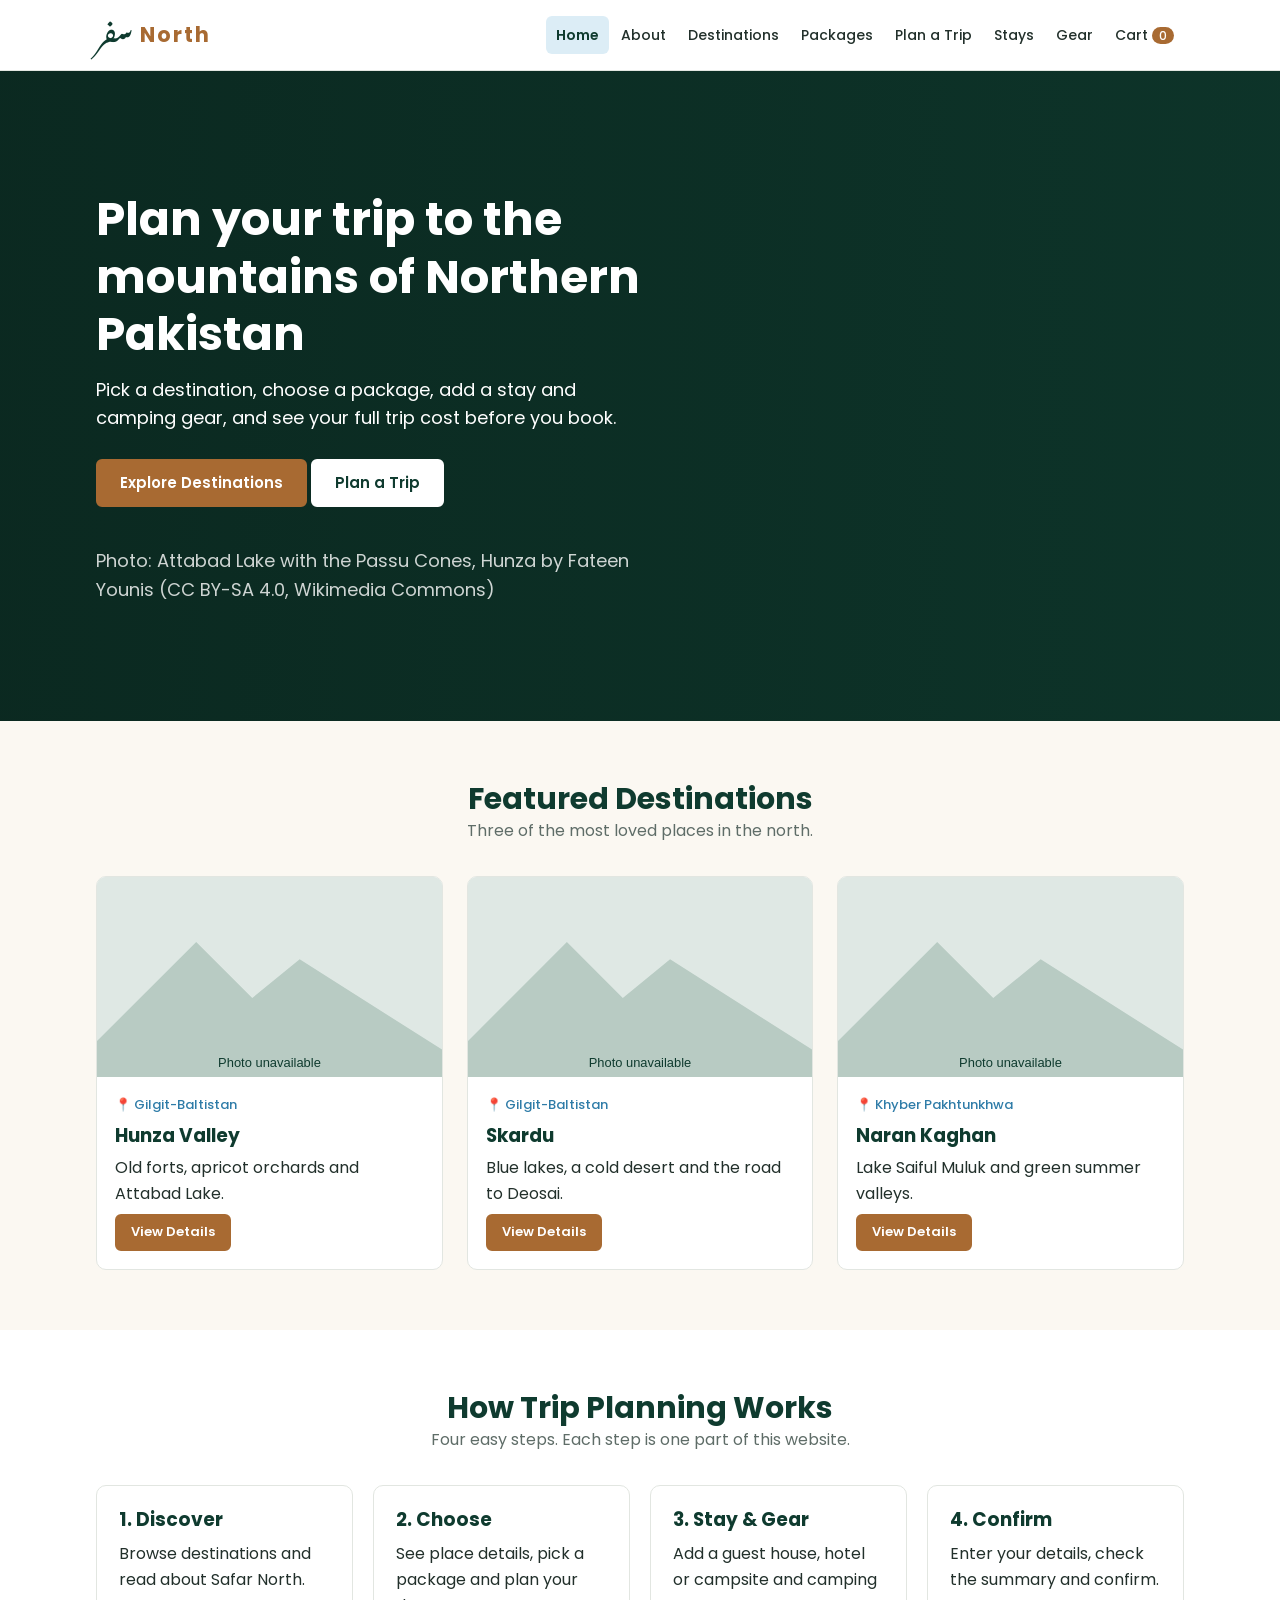
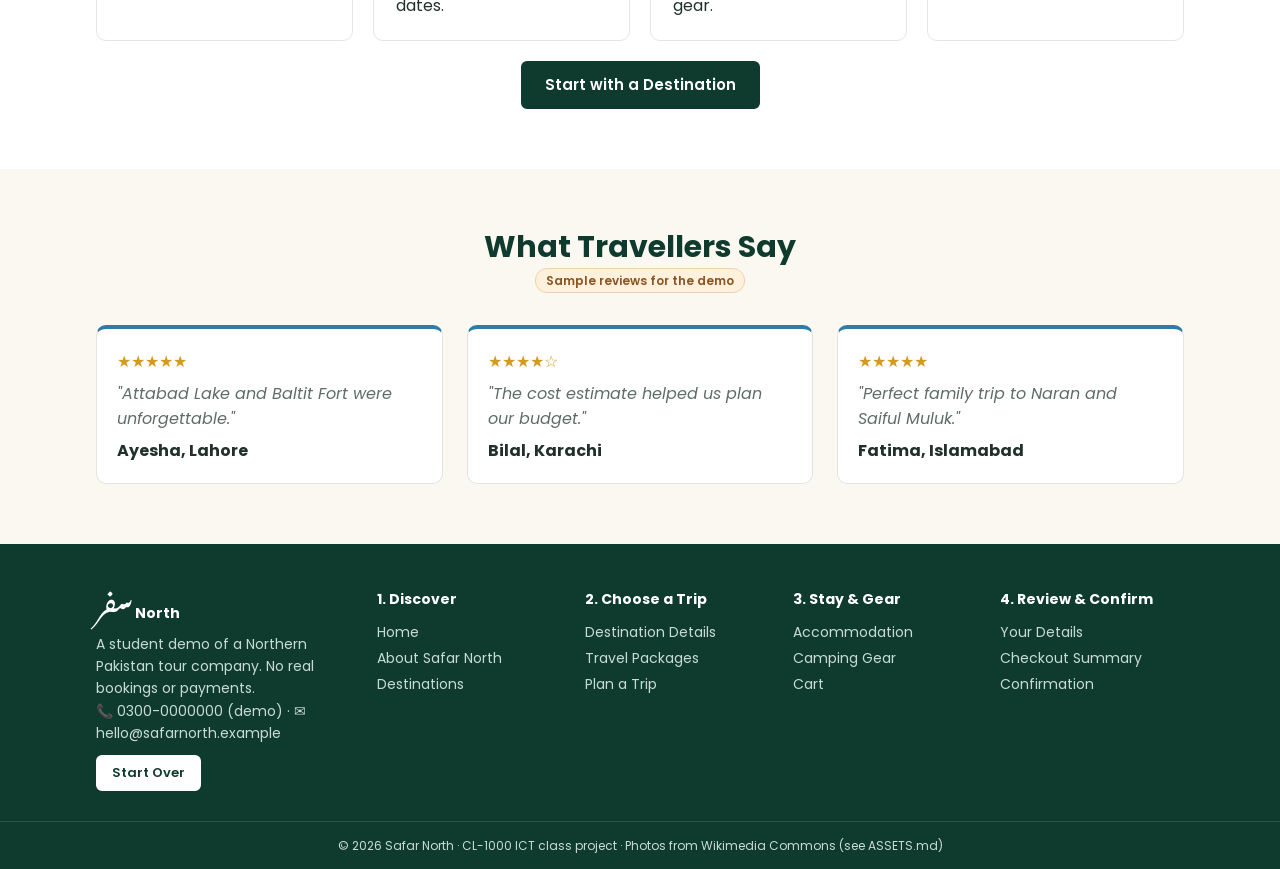
==== index.html @ 75cb506f "Implemented Safar North home page and shared layout" ====
<!DOCTYPE html>
<!-- ===================================================
     Page 1 of 12: Home
     Owner: Student 1 - Discover Safar North
     =================================================== -->
<html lang="en">
<head>
  <meta charset="UTF-8">
  <meta name="viewport" content="width=device-width, initial-scale=1.0">
  <title>Home | Safar North</title>
  <!-- Fonts: Poppins for English, Noto Nastaliq Urdu for the logo -->
  <link rel="stylesheet" href="https://fonts.googleapis.com/css2?family=Noto+Nastaliq+Urdu:wght@700&family=Poppins:wght@400;500;600;700&display=swap">
  <link rel="stylesheet" href="css/style.css">
</head>
<body>

  <!-- ===== SHARED HEADER (same on all 12 pages) ===== -->
  <header class="header">
    <div class="container header-inner">
      <a href="index.html" class="logo" aria-label="Safar North home">
        <span class="logo-urdu" lang="ur" dir="rtl">سفر</span>
        <span class="logo-en">North</span>
      </a>
      <button type="button" class="menu-btn" onclick="toggleMenu()" aria-label="Open menu">☰</button>
      <nav class="nav" id="nav-links" aria-label="Main navigation">
        <a href="index.html" class="active" aria-current="page">Home</a>
        <a href="about.html">About</a>
        <a href="destinations.html">Destinations</a>
        <a href="packages.html">Packages</a>
        <a href="booking.html">Plan a Trip</a>
        <a href="accommodation.html">Stays</a>
        <a href="camping-shop.html">Gear</a>
        <a href="cart.html">Cart <span id="cart-count">0</span></a>
      </nav>
    </div>
  </header>

  <main>
    <!-- HERO: big photo of Attabad Lake, Hunza -->
    <section class="hero" style="background-image: url('https://commons.wikimedia.org/wiki/Special:FilePath/In_the_middle_of_Attabad_Lake%2C_Hunza_Valley%2C_Pakistan._Passu_cones_in_the_background.jpg?width=1600')">
      <div class="container">
        <h1>Plan your trip to the mountains of Northern Pakistan</h1>
        <p>Pick a destination, choose a package, add a stay and camping gear, and see your full trip cost before you book.</p>
        <a href="destinations.html" class="btn">Explore Destinations</a>
        <a href="booking.html" class="btn btn-light">Plan a Trip</a>
        <p class="photo-credit">Photo: Attabad Lake with the Passu Cones, Hunza by Fateen Younis (CC BY-SA 4.0, Wikimedia Commons)</p>
      </div>
    </section>

    <!-- FEATURED DESTINATIONS -->
    <section class="section">
      <div class="container">
        <div class="section-title">
          <h2>Featured Destinations</h2>
          <p>Three of the most loved places in the north.</p>
        </div>
        <div class="grid-3">
          <article class="card">
            <img src="https://commons.wikimedia.org/wiki/Special:FilePath/Hunza_Valley%2C_view_from_Eagle%27s_Nest.jpg?width=800" alt="Hunza Valley seen from Eagle's Nest viewpoint" onerror="this.onerror=null; this.src='images/placeholder.svg';">
            <div class="card-body">
              <span class="location"><span aria-hidden="true">📍</span> Gilgit-Baltistan</span>
              <h3>Hunza Valley</h3>
              <p>Old forts, apricot orchards and Attabad Lake.</p>
              <a href="destination-details.html?place=hunza" class="btn btn-small">View Details</a>
            </div>
          </article>
          <article class="card">
            <img src="https://commons.wikimedia.org/wiki/Special:FilePath/Shangrila%2C_Lower_Kachura_Lake.jpg?width=800" alt="Lower Kachura (Shangrila) Lake near Skardu" onerror="this.onerror=null; this.src='images/placeholder.svg';">
            <div class="card-body">
              <span class="location"><span aria-hidden="true">📍</span> Gilgit-Baltistan</span>
              <h3>Skardu</h3>
              <p>Blue lakes, a cold desert and the road to Deosai.</p>
              <a href="destination-details.html?place=skardu" class="btn btn-small">View Details</a>
            </div>
          </article>
          <article class="card">
            <img src="https://commons.wikimedia.org/wiki/Special:FilePath/Saiful_Muluk_Lake_near_Naran%2C_Kaghan_Valley_4.jpg?width=800" alt="Saiful Muluk Lake near Naran, Kaghan Valley" onerror="this.onerror=null; this.src='images/placeholder.svg';">
            <div class="card-body">
              <span class="location"><span aria-hidden="true">📍</span> Khyber Pakhtunkhwa</span>
              <h3>Naran Kaghan</h3>
              <p>Lake Saiful Muluk and green summer valleys.</p>
              <a href="destination-details.html?place=naran" class="btn btn-small">View Details</a>
            </div>
          </article>
        </div>
      </div>
    </section>

    <!-- HOW OUR TRIP PLANNING WORKS -->
    <section class="section bg-white">
      <div class="container">
        <div class="section-title">
          <h2>How Trip Planning Works</h2>
          <p>Four easy steps. Each step is one part of this website.</p>
        </div>
        <div class="grid-4">
          <div class="box"><h3>1. Discover</h3><p>Browse destinations and read about Safar North.</p></div>
          <div class="box"><h3>2. Choose</h3><p>See place details, pick a package and plan your dates.</p></div>
          <div class="box"><h3>3. Stay &amp; Gear</h3><p>Add a guest house, hotel or campsite and camping gear.</p></div>
          <div class="box"><h3>4. Confirm</h3><p>Enter your details, check the summary and confirm.</p></div>
        </div>
        <div class="center"><a href="destinations.html" class="btn btn-green">Start with a Destination</a></div>
      </div>
    </section>

    <!-- SAMPLE REVIEWS -->
    <section class="section">
      <div class="container">
        <div class="section-title">
          <h2>What Travellers Say</h2>
          <p><span class="demo-badge">Sample reviews for the demo</span></p>
        </div>
        <div class="grid-3">
          <div class="review"><div class="stars" aria-label="5 out of 5 stars">★★★★★</div><p>"Attabad Lake and Baltit Fort were unforgettable."</p><b>Ayesha, Lahore</b></div>
          <div class="review"><div class="stars" aria-label="4 out of 5 stars">★★★★☆</div><p>"The cost estimate helped us plan our budget."</p><b>Bilal, Karachi</b></div>
          <div class="review"><div class="stars" aria-label="5 out of 5 stars">★★★★★</div><p>"Perfect family trip to Naran and Saiful Muluk."</p><b>Fatima, Islamabad</b></div>
        </div>
      </div>
    </section>
  </main>

  <!-- ===== SHARED FOOTER (same on all 12 pages) ===== -->
  <footer class="footer">
    <div class="container footer-grid">
      <div>
        <h4><span class="logo-urdu" lang="ur" dir="rtl">سفر</span> North</h4>
        <p>A student demo of a Northern Pakistan tour company. No real bookings or payments.</p>
        <p><span aria-hidden="true">📞</span> 0300-0000000 (demo) · <span aria-hidden="true">✉</span> hello@safarnorth.example</p>
        <button type="button" class="btn btn-small btn-light" onclick="startOver()">Start Over</button>
      </div>
      <div>
        <h4>1. Discover</h4>
        <a href="index.html">Home</a>
        <a href="about.html">About Safar North</a>
        <a href="destinations.html">Destinations</a>
      </div>
      <div>
        <h4>2. Choose a Trip</h4>
        <a href="destination-details.html?place=hunza">Destination Details</a>
        <a href="packages.html">Travel Packages</a>
        <a href="booking.html">Plan a Trip</a>
      </div>
      <div>
        <h4>3. Stay &amp; Gear</h4>
        <a href="accommodation.html">Accommodation</a>
        <a href="camping-shop.html">Camping Gear</a>
        <a href="cart.html">Cart</a>
      </div>
      <div>
        <h4>4. Review &amp; Confirm</h4>
        <a href="customer-info.html">Your Details</a>
        <a href="checkout.html">Checkout Summary</a>
        <a href="confirmation.html">Confirmation</a>
      </div>
    </div>
    <p class="copyright">© 2026 Safar North · CL-1000 ICT class project · Photos from Wikimedia Commons (see ASSETS.md)</p>
  </footer>

  <script src="js/script.js"></script>

</body>
</html>
---- css/style.css ----
/* =====================================================
   SAFAR NORTH - shared stylesheet (used by all 12 pages)
   Change the colours here to change the whole website.
   ===================================================== */

:root {
  --pine: #0f3b2f;        /* deep pine green: header, headings */
  --pine-soft: #24614f;   /* lighter green: hover, ticks */
  --cream: #fbf8f2;       /* warm off-white page background */
  --sky: #dcedf6;         /* light sky blue sections */
  --sky-dark: #2f7ca8;    /* sky blue links */
  --earth: #a86a32;       /* earthy brown: main buttons, prices */
  --earth-dark: #8a5424;
  --text: #22302b;
  --grey: #5f6d68;
  --line: #e2e6e1;
  --white: #ffffff;
}

* { margin: 0; padding: 0; box-sizing: border-box; }

body {
  font-family: "Poppins", "Segoe UI", Arial, sans-serif;
  color: var(--text);
  background: var(--cream);
  line-height: 1.6;
}

img { max-width: 100%; display: block; }
a { color: var(--sky-dark); }
h1, h2, h3 { line-height: 1.25; color: var(--pine); }

.container { max-width: 1120px; margin: 0 auto; padding: 0 16px; }
.narrow { max-width: 760px; }

/* ---------- Header and navigation ---------- */
.header {
  background: var(--white);
  border-bottom: 1px solid var(--line);
  position: sticky;
  top: 0;
  z-index: 10;
}
.header-inner {
  display: flex;
  align-items: center;
  justify-content: space-between;
  height: 70px;
}

/* Logo: سفر (Urdu) + North (English) */
.logo { display: flex; align-items: center; gap: 8px; text-decoration: none; }
.logo-urdu {
  font-family: "Noto Nastaliq Urdu", "Jameel Noori Nastaleeq", "Urdu Typesetting", serif;
  font-size: 26px;
  font-weight: 700;
  color: var(--pine);
  line-height: 1;
  margin-top: -8px;       /* Nastaliq letters sit low, this lifts them */
}
.logo-en {
  font-size: 21px;
  font-weight: 700;
  letter-spacing: 2px;
  color: var(--earth);
}

.nav { display: flex; align-items: center; gap: 2px; }
.nav a {
  color: var(--text);
  text-decoration: none;
  font-size: 14px;
  font-weight: 500;
  padding: 8px 10px;
  border-radius: 6px;
  white-space: nowrap;
}
.nav a:hover { background: var(--sky); }
.nav a.active { color: var(--pine); background: var(--sky); font-weight: 600; }
#cart-count {
  background: var(--earth);
  color: var(--white);
  border-radius: 10px;
  padding: 0 7px;
  font-size: 12px;
}
.menu-btn {
  display: none;
  background: none;
  border: 1px solid var(--line);
  border-radius: 6px;
  font-size: 22px;
  padding: 2px 10px;
  color: var(--pine);
  cursor: pointer;
}

/* ---------- Buttons ---------- */
.btn {
  display: inline-block;
  background: var(--earth);
  color: var(--white);
  border: 2px solid var(--earth);
  padding: 10px 22px;
  border-radius: 6px;
  font-family: inherit;
  font-size: 15px;
  font-weight: 600;
  text-decoration: none;
  cursor: pointer;
}
.btn:hover { background: var(--earth-dark); border-color: var(--earth-dark); }
.btn-green { background: var(--pine); border-color: var(--pine); }
.btn-green:hover { background: var(--pine-soft); border-color: var(--pine-soft); }
.btn-light { background: var(--white); color: var(--pine); border-color: var(--white); }
.btn-light:hover { background: var(--sky); border-color: var(--sky); }
.btn-outline { background: transparent; color: var(--pine); border-color: var(--pine); }
.btn-outline:hover { background: var(--sky); border-color: var(--pine); }
.btn-small { padding: 6px 14px; font-size: 13px; }
.btn:disabled { background: #b9c2be; border-color: #b9c2be; cursor: not-allowed; }
.actions { display: flex; flex-wrap: wrap; gap: 10px; margin-top: 20px; }

/* ---------- Home hero ---------- */
.hero {
  background-color: var(--pine);
  background-size: cover;
  background-position: center;
  color: var(--white);
  padding: 120px 0 90px;
  position: relative;
}
.hero::before {           /* dark layer so white text is easy to read */
  content: "";
  position: absolute;
  inset: 0;
  background: linear-gradient(90deg, rgba(10, 38, 30, .85), rgba(10, 38, 30, .35));
}
.hero .container { position: relative; }
.hero h1 { color: var(--white); font-size: 46px; max-width: 620px; margin-bottom: 12px; }
.hero p { font-size: 18px; max-width: 540px; margin-bottom: 26px; }
.photo-credit { position: relative; font-size: 12px; opacity: .8; margin-top: 40px; }

/* ---------- Banner at the top of other pages ---------- */
.banner {
  background-color: var(--pine);
  background-size: cover;
  background-position: center;
  color: var(--white);
  padding: 60px 16px;
  text-align: center;
  position: relative;
}
.banner::before { content: ""; position: absolute; inset: 0; background: rgba(10, 38, 30, .65); }
.banner * { position: relative; }
.banner h1 { color: var(--white); font-size: 36px; }

/* ---------- Sections ---------- */
.section { padding: 60px 0; }
.bg-white { background: var(--white); }
.bg-sky { background: var(--sky); }
.section-title { text-align: center; margin-bottom: 32px; }
.section-title h2 { font-size: 30px; }
.section-title p { color: var(--grey); }
.muted { color: var(--grey); }
.center { text-align: center; }

/* Grids */
.grid-2 { display: grid; grid-template-columns: repeat(2, 1fr); gap: 24px; }
.grid-3 { display: grid; grid-template-columns: repeat(3, 1fr); gap: 24px; }
.grid-4 { display: grid; grid-template-columns: repeat(4, 1fr); gap: 20px; }

/* ---------- Cards ---------- */
.card {
  background: var(--white);
  border: 1px solid var(--line);
  border-radius: 10px;
  overflow: hidden;
  display: flex;
  flex-direction: column;
}
.card img { width: 100%; height: 200px; object-fit: cover; background: #dfe8e4; }
.card-body { padding: 18px; display: flex; flex-direction: column; gap: 8px; flex: 1; }
.card-body .btn { margin-top: auto; align-self: flex-start; }
.location { color: var(--sky-dark); font-size: 13px; font-weight: 500; }
.price { color: var(--earth-dark); font-weight: 700; font-size: 18px; }
.price small { color: var(--grey); font-weight: 400; font-size: 13px; }
.tag {
  display: inline-block;
  align-self: flex-start;
  background: var(--sky);
  color: var(--pine);
  font-size: 12px;
  padding: 2px 10px;
  border-radius: 12px;
}
.card.chosen { border: 3px solid var(--earth); }

.ticks { list-style: none; font-size: 14px; }
.ticks li::before { content: "✓ "; color: var(--pine-soft); font-weight: 700; }

/* Plain white box */
.box {
  background: var(--white);
  border: 1px solid var(--line);
  border-radius: 10px;
  padding: 22px;
  margin-bottom: 20px;
}
.box h3 { margin-bottom: 10px; }

/* Text next to a photo */
.split { display: grid; grid-template-columns: 1fr 1fr; gap: 36px; align-items: center; }
.split img { width: 100%; height: 340px; object-fit: cover; border-radius: 10px; background: #dfe8e4; }
.split h2 { margin-bottom: 10px; }
.split p { margin-bottom: 12px; }
.caption { font-size: 12px; color: var(--grey); margin-top: 6px; }

/* Journey steps: shows where you are in the booking */
.steps { display: flex; flex-wrap: wrap; justify-content: center; gap: 6px; margin-bottom: 28px; }
.steps span { background: var(--white); border: 1px solid var(--line); color: var(--grey); padding: 4px 12px; border-radius: 20px; font-size: 13px; }
.steps span.done { background: var(--pine); border-color: var(--pine); color: var(--white); }

/* ---------- Forms ---------- */
label { display: block; font-weight: 600; font-size: 14px; color: var(--pine); margin-bottom: 4px; }
input, select {
  width: 100%;
  padding: 10px 12px;
  border: 1px solid #c9d3cf;
  border-radius: 6px;
  font-family: inherit;
  font-size: 15px;
  background: var(--white);
}
.field { margin-bottom: 16px; }

/* Messages */
.note { background: var(--sky); border-left: 4px solid var(--sky-dark); padding: 12px 14px; border-radius: 6px; margin: 14px 0; font-size: 14px; }
.error { color: #b03a2e; font-weight: 600; margin-top: 8px; }
.success { background: #e3f2e8; border-left: 4px solid var(--pine-soft); padding: 12px 14px; border-radius: 6px; margin-top: 12px; }
.demo-badge { display: inline-block; background: #fff1dc; color: var(--earth-dark); border: 1px solid #ecd2ad; font-size: 12px; font-weight: 600; padding: 2px 10px; border-radius: 12px; }

/* Summary lines: label ........ value */
.line { display: flex; justify-content: space-between; gap: 12px; padding: 8px 0; border-bottom: 1px dashed var(--line); }
.line span:first-child { color: var(--grey); }
.line span:last-child { font-weight: 600; text-align: right; }
.total { font-size: 19px; border: none; }
.total span:last-child { color: var(--earth-dark); }

/* Tables (cart) */
.table-wrap { overflow-x: auto; }
table { width: 100%; border-collapse: collapse; }
th { background: var(--pine); color: var(--white); text-align: left; padding: 10px; }
td { padding: 10px; border-bottom: 1px solid var(--line); }
td input { width: 70px; }

/* FAQ (the <details> tag opens and closes by itself, no JavaScript) */
details { background: var(--white); border: 1px solid var(--line); border-radius: 8px; margin-bottom: 10px; }
summary { padding: 14px 18px; font-weight: 600; color: var(--pine); cursor: pointer; }
details p { padding: 0 18px 14px; color: var(--grey); }

/* Reviews */
.review { background: var(--white); border: 1px solid var(--line); border-top: 4px solid var(--sky-dark); border-radius: 10px; padding: 20px; }
.stars { color: #d39a1e; }
.review p { font-style: italic; color: var(--grey); margin: 6px 0; }

/* Confirmation */
.tick { width: 72px; height: 72px; line-height: 72px; border-radius: 50%; background: var(--pine-soft); color: var(--white); font-size: 36px; text-align: center; margin: 0 auto 12px; }
.ref { display: inline-block; background: var(--sky); padding: 6px 16px; border-radius: 6px; font-weight: 700; letter-spacing: 1px; margin: 10px 0 16px; }

/* ---------- Footer ---------- */
.footer { background: var(--pine); color: #c8dbd3; padding: 44px 0 0; font-size: 14px; }
.footer-grid { display: grid; grid-template-columns: 1.4fr 1fr 1fr 1fr 1fr; gap: 24px; }
.footer h4 { color: var(--white); margin-bottom: 8px; }
.footer a { display: block; color: #c8dbd3; text-decoration: none; padding: 2px 0; }
.footer a:hover { color: var(--white); }
.footer .logo-urdu { color: var(--white); }
.footer .btn { margin-top: 10px; }
.copyright { text-align: center; border-top: 1px solid #285446; margin-top: 30px; padding: 14px; font-size: 12px; }

/* ---------- Tablets and phones ---------- */
@media (max-width: 960px) {
  .menu-btn { display: block; }
  .nav {
    display: none;
    position: absolute;
    top: 70px;
    left: 0;
    right: 0;
    background: var(--white);
    flex-direction: column;
    align-items: stretch;
    padding: 8px 16px 16px;
    border-bottom: 1px solid var(--line);
  }
  .nav.open { display: flex; }
  .grid-3, .grid-4 { grid-template-columns: repeat(2, 1fr); }
  .footer-grid { grid-template-columns: 1fr 1fr; }
}
@media (max-width: 640px) {
  .grid-2, .grid-3, .grid-4, .split, .footer-grid { grid-template-columns: 1fr; }
  .hero { padding: 80px 0 60px; }
  .hero h1 { font-size: 32px; }
  .banner h1 { font-size: 28px; }
  .split img { height: 230px; }
}
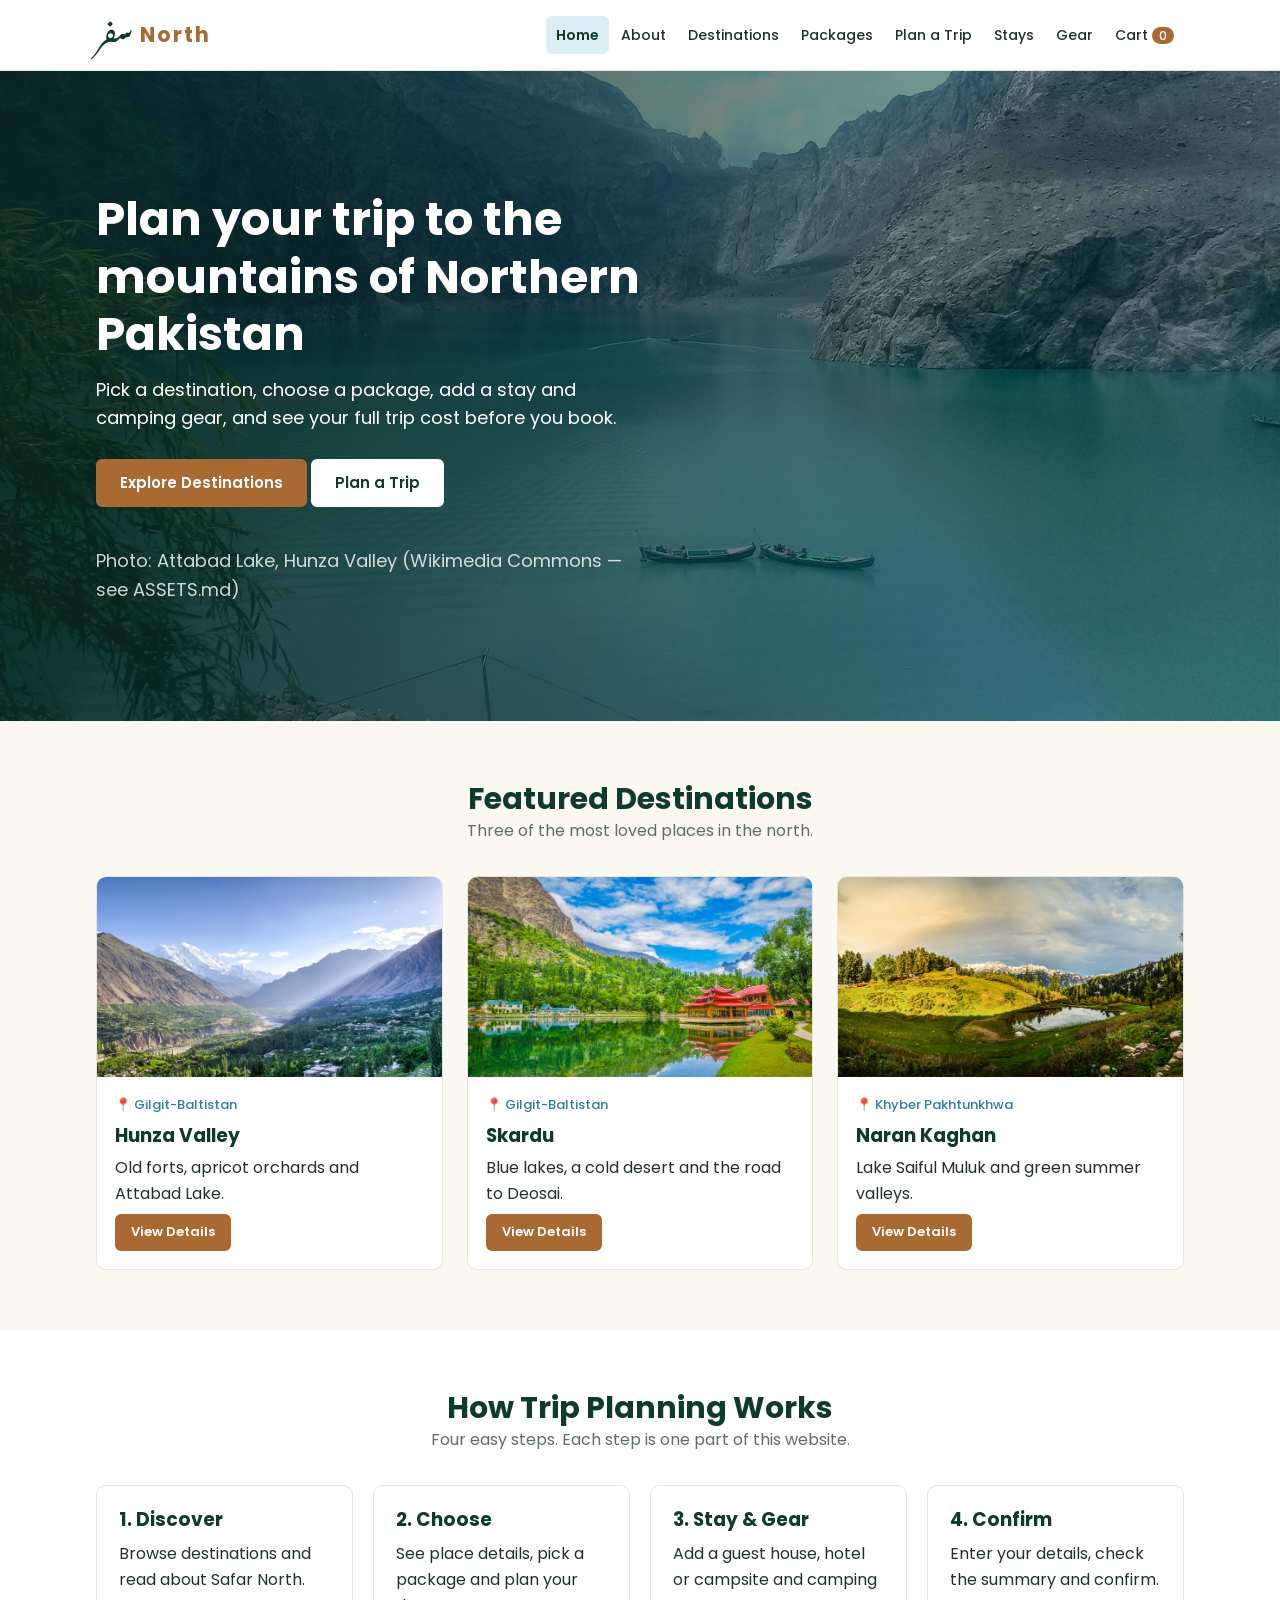
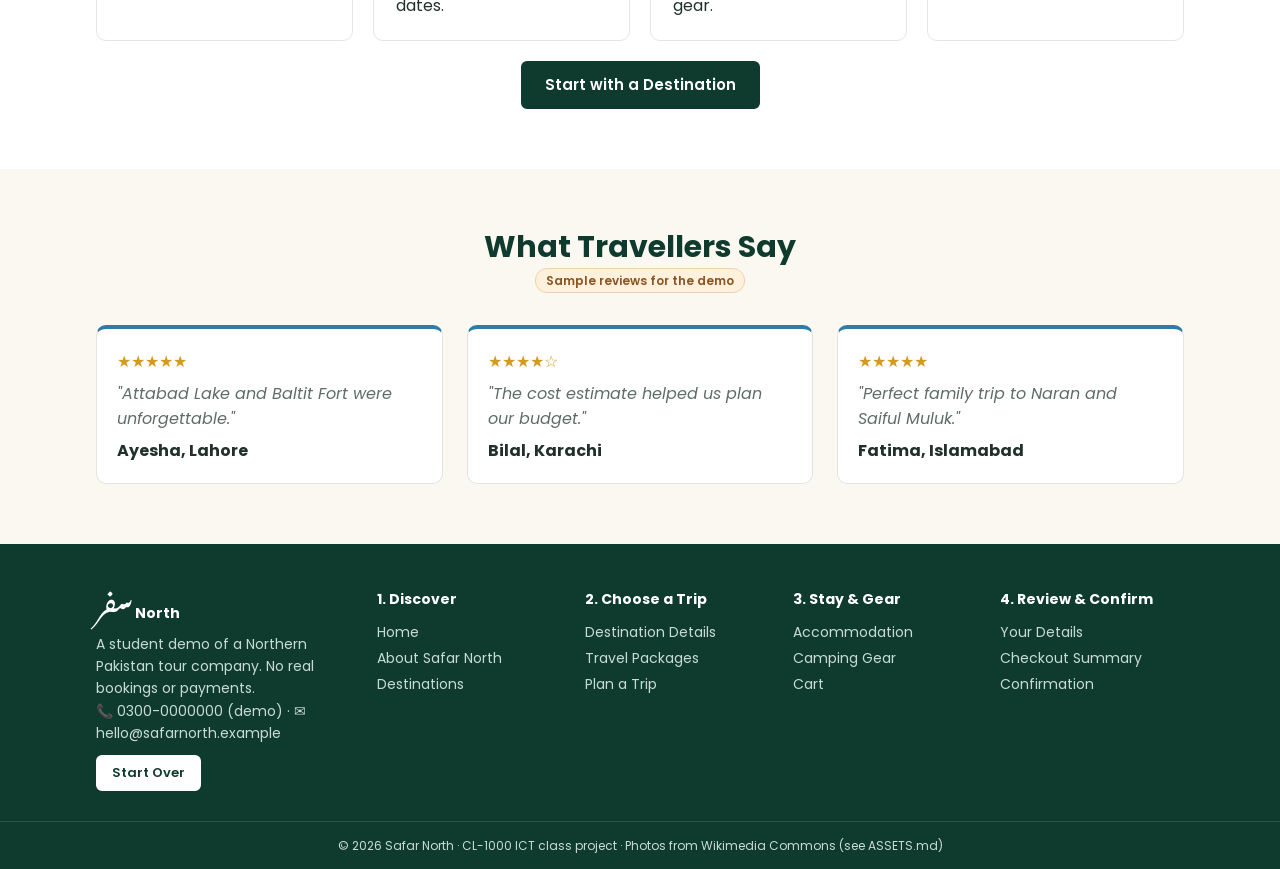
==== commit ca947dc6: "Integrated local images, assets attribution and final documentation" ====
--- a/index.html
+++ b/index.html
@@ -37,13 +37,13 @@
 
   <main>
     <!-- HERO: big photo of Attabad Lake, Hunza -->
-    <section class="hero" style="background-image: url('https://commons.wikimedia.org/wiki/Special:FilePath/In_the_middle_of_Attabad_Lake%2C_Hunza_Valley%2C_Pakistan._Passu_cones_in_the_background.jpg?width=1600')">
+    <section class="hero" style="background-image: url('images/Attabad.jpg')">
       <div class="container">
         <h1>Plan your trip to the mountains of Northern Pakistan</h1>
         <p>Pick a destination, choose a package, add a stay and camping gear, and see your full trip cost before you book.</p>
         <a href="destinations.html" class="btn">Explore Destinations</a>
         <a href="booking.html" class="btn btn-light">Plan a Trip</a>
-        <p class="photo-credit">Photo: Attabad Lake with the Passu Cones, Hunza by Fateen Younis (CC BY-SA 4.0, Wikimedia Commons)</p>
+        <p class="photo-credit">Photo: Attabad Lake, Hunza Valley (Wikimedia Commons — see ASSETS.md)</p>
       </div>
     </section>
 
@@ -56,7 +56,7 @@
         </div>
         <div class="grid-3">
           <article class="card">
-            <img src="https://commons.wikimedia.org/wiki/Special:FilePath/Hunza_Valley%2C_view_from_Eagle%27s_Nest.jpg?width=800" alt="Hunza Valley seen from Eagle's Nest viewpoint" onerror="this.onerror=null; this.src='images/placeholder.svg';">
+            <img src="images/Hunza_Valley.jpg" alt="Hunza Valley seen from Eagle's Nest viewpoint" onerror="this.onerror=null; this.src='images/placeholder.svg';">
             <div class="card-body">
               <span class="location"><span aria-hidden="true">📍</span> Gilgit-Baltistan</span>
               <h3>Hunza Valley</h3>
@@ -65,7 +65,7 @@
             </div>
           </article>
           <article class="card">
-            <img src="https://commons.wikimedia.org/wiki/Special:FilePath/Shangrila%2C_Lower_Kachura_Lake.jpg?width=800" alt="Lower Kachura (Shangrila) Lake near Skardu" onerror="this.onerror=null; this.src='images/placeholder.svg';">
+            <img src="images/Skardu.jpg" alt="Lower Kachura (Shangrila) Lake near Skardu" onerror="this.onerror=null; this.src='images/placeholder.svg';">
             <div class="card-body">
               <span class="location"><span aria-hidden="true">📍</span> Gilgit-Baltistan</span>
               <h3>Skardu</h3>
@@ -74,7 +74,7 @@
             </div>
           </article>
           <article class="card">
-            <img src="https://commons.wikimedia.org/wiki/Special:FilePath/Saiful_Muluk_Lake_near_Naran%2C_Kaghan_Valley_4.jpg?width=800" alt="Saiful Muluk Lake near Naran, Kaghan Valley" onerror="this.onerror=null; this.src='images/placeholder.svg';">
+            <img src="images/Naran_Kaghan.jpg" alt="Saiful Muluk Lake near Naran, Kaghan Valley" onerror="this.onerror=null; this.src='images/placeholder.svg';">
             <div class="card-body">
               <span class="location"><span aria-hidden="true">📍</span> Khyber Pakhtunkhwa</span>
               <h3>Naran Kaghan</h3>
